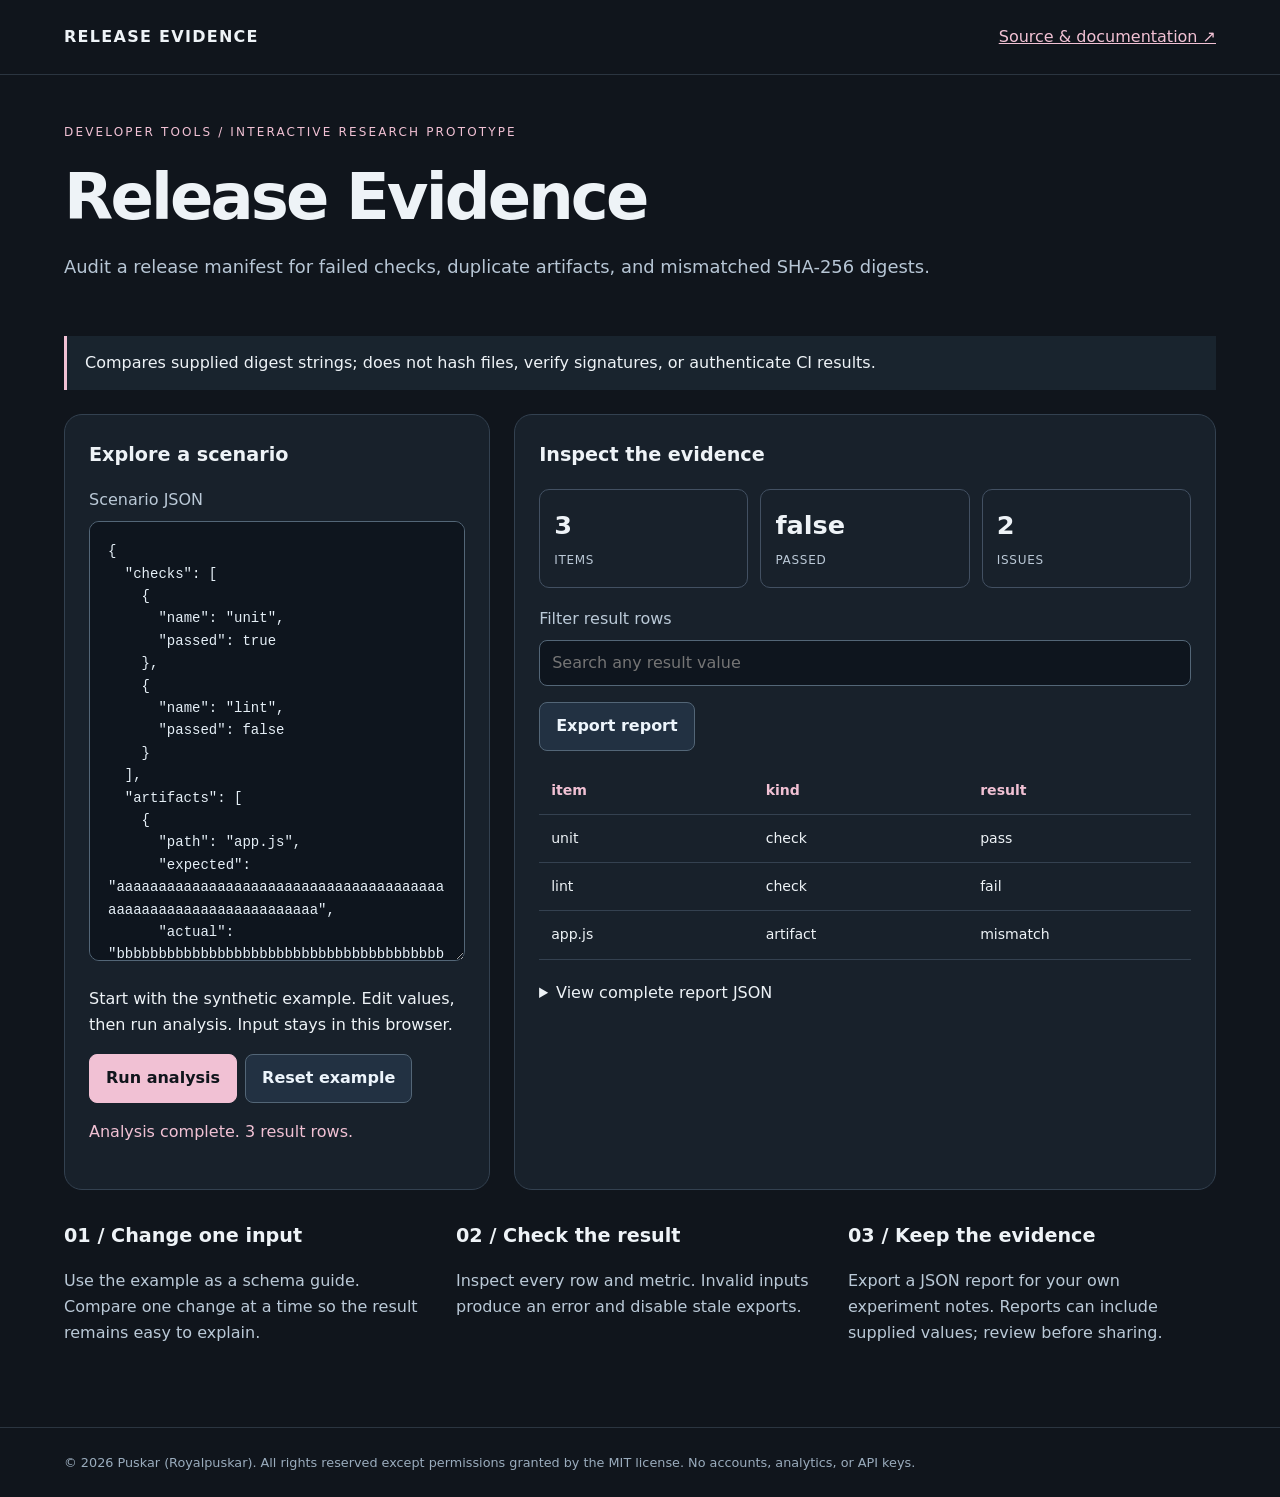
==== index.html @ 96d1c74f "Publish tested domain engine, browser workbench, documentation and CI" ====
<!doctype html><html lang="en"><head><meta charset="utf-8"><meta name="viewport" content="width=device-width, initial-scale=1"><meta name="description" content="Audit a release manifest for failed checks, duplicate artifacts, and mismatched SHA-256 digests."><meta http-equiv="Content-Security-Policy" content="default-src 'self'; script-src 'self'; style-src 'self' 'unsafe-inline'; connect-src 'none'; object-src 'none'; base-uri 'none'; form-action 'none'"><title>Release Evidence · Puskar</title><link rel="stylesheet" href="style.css"></head><body style="--accent:#f1c1d4"><header><div class="brand">RELEASE EVIDENCE</div><nav><a href="https://github.com/Royalpuskar/release-evidence">Source &amp; documentation ↗</a></nav></header><main><section class="hero"><div class="eyebrow">Developer tools / Interactive research prototype</div><h1>Release Evidence</h1><p>Audit a release manifest for failed checks, duplicate artifacts, and mismatched SHA-256 digests.</p></section><aside class="limit">Compares supplied digest strings; does not hash files, verify signatures, or authenticate CI results.</aside><div class="workspace"><section class="panel"><h2>Explore a scenario</h2><label for="input">Scenario JSON</label><textarea id="input" spellcheck="false" aria-describedby="input-help"></textarea><p id="input-help">Start with the synthetic example. Edit values, then run analysis. Input stays in this browser.</p><div class="actions"><button class="primary" id="run">Run analysis</button><button id="reset">Reset example</button></div><p id="status" role="status" aria-live="polite"></p></section><section class="panel"><h2>Inspect the evidence</h2><div id="metrics"></div><label for="filter">Filter result rows</label><input id="filter" type="search" placeholder="Search any result value"><div class="actions"><button id="export" disabled>Export report</button></div><div class="table-wrap"><table id="table"></table></div><details><summary>View complete report JSON</summary><pre id="raw"></pre></details></section></div><section class="guide"><div><h2>01 / Change one input</h2><p>Use the example as a schema guide. Compare one change at a time so the result remains easy to explain.</p></div><div><h2>02 / Check the result</h2><p>Inspect every row and metric. Invalid inputs produce an error and disable stale exports.</p></div><div><h2>03 / Keep the evidence</h2><p>Export a JSON report for your own experiment notes. Reports can include supplied values; review before sharing.</p></div></section></main><footer>© 2026 Puskar (Royalpuskar). All rights reserved except permissions granted by the MIT license. No accounts, analytics, or API keys.</footer><script type="module" src="app.mjs"></script></body></html>
---- style.css ----
*{box-sizing:border-box}html{color-scheme:dark}body{margin:0;background:#10151c;color:#eef3f7;font:16px/1.65 system-ui,sans-serif}a{color:var(--accent)}button,textarea,input{font:inherit}header,main,footer{max-width:1440px;margin:auto;padding:24px 5vw}header{display:flex;justify-content:space-between;gap:20px;border-bottom:1px solid #2b3540}.brand{font-weight:750;letter-spacing:.08em}.eyebrow{text-transform:uppercase;letter-spacing:.18em;color:var(--accent);font-size:.75rem}h1{font-size:clamp(2.6rem,5vw,5.5rem);line-height:1.02;letter-spacing:-.045em;margin:22px 0}h2{font-size:1.2rem;margin-top:0}.hero{max-width:940px;padding:24px 0 36px}.hero p{font-size:1.12rem;color:#b7c6d5}.limit{padding:14px 18px;border-left:3px solid var(--accent);background:#19242e;margin-bottom:24px}.workspace{display:grid;grid-template-columns:minmax(290px,.85fr) minmax(0,1.4fr);gap:24px}.panel{background:#18212b;border:1px solid #334150;border-radius:18px;padding:24px;min-width:0}label{display:block;color:#bac9d7;margin-bottom:8px}textarea{width:100%;height:440px;resize:vertical;tab-size:2;background:#0e151e;color:#e5eff7;border:1px solid #536677;border-radius:10px;padding:18px;font:14px/1.6 ui-monospace,monospace}button{cursor:pointer;border:1px solid #536677;border-radius:8px;padding:10px 16px;background:#223142;color:#edf5fc;font-weight:650}button.primary{background:var(--accent);color:#10151c;border-color:var(--accent)}button:disabled{opacity:.45;cursor:not-allowed}button:hover:not(:disabled){filter:brightness(1.14)}button:focus-visible,a:focus-visible,textarea:focus-visible,input:focus-visible{outline:3px solid var(--accent);outline-offset:3px}.actions{display:flex;flex-wrap:wrap;gap:8px;margin:16px 0}#status{min-height:30px;color:var(--accent)}#metrics{display:grid;grid-template-columns:repeat(auto-fit,minmax(110px,1fr));gap:12px;margin:18px 0}.metric{padding:14px;border:1px solid #425062;border-radius:10px}.metric strong{display:block;font-size:1.6rem}.metric span{font-size:.75rem;text-transform:uppercase;letter-spacing:.06em;color:#bbc9d7}.table-wrap{overflow:auto;max-height:570px}table{border-collapse:collapse;width:100%;font-size:.88rem}th,td{text-align:left;padding:12px;border-bottom:1px solid #344150;vertical-align:top;white-space:pre-wrap;overflow-wrap:anywhere;min-width:90px}th{color:var(--accent);position:sticky;top:0;background:#18212b}input{width:100%;padding:9px 12px;background:#0e151e;color:#edf5fc;border:1px solid #536677;border-radius:8px}.guide{margin-top:30px;display:grid;grid-template-columns:repeat(3,1fr);gap:24px;color:#bac9d7}.guide h2{color:#eef3f7}footer{border-top:1px solid #2b3540;color:#9aacbd;font-size:.8rem;margin-top:40px}details{margin-top:20px}summary{cursor:pointer}pre{white-space:pre-wrap;overflow-wrap:anywhere;font-size:.8rem} @media(max-width:850px){.workspace,.guide{grid-template-columns:1fr}header{flex-wrap:wrap}textarea{height:320px}h1{font-size:3rem}}@media(min-width:2400px){header,main,footer{max-width:2000px}body{font-size:21px}textarea{font-size:18px;height:580px}}@media(prefers-reduced-motion:reduce){*{scroll-behavior:auto}}
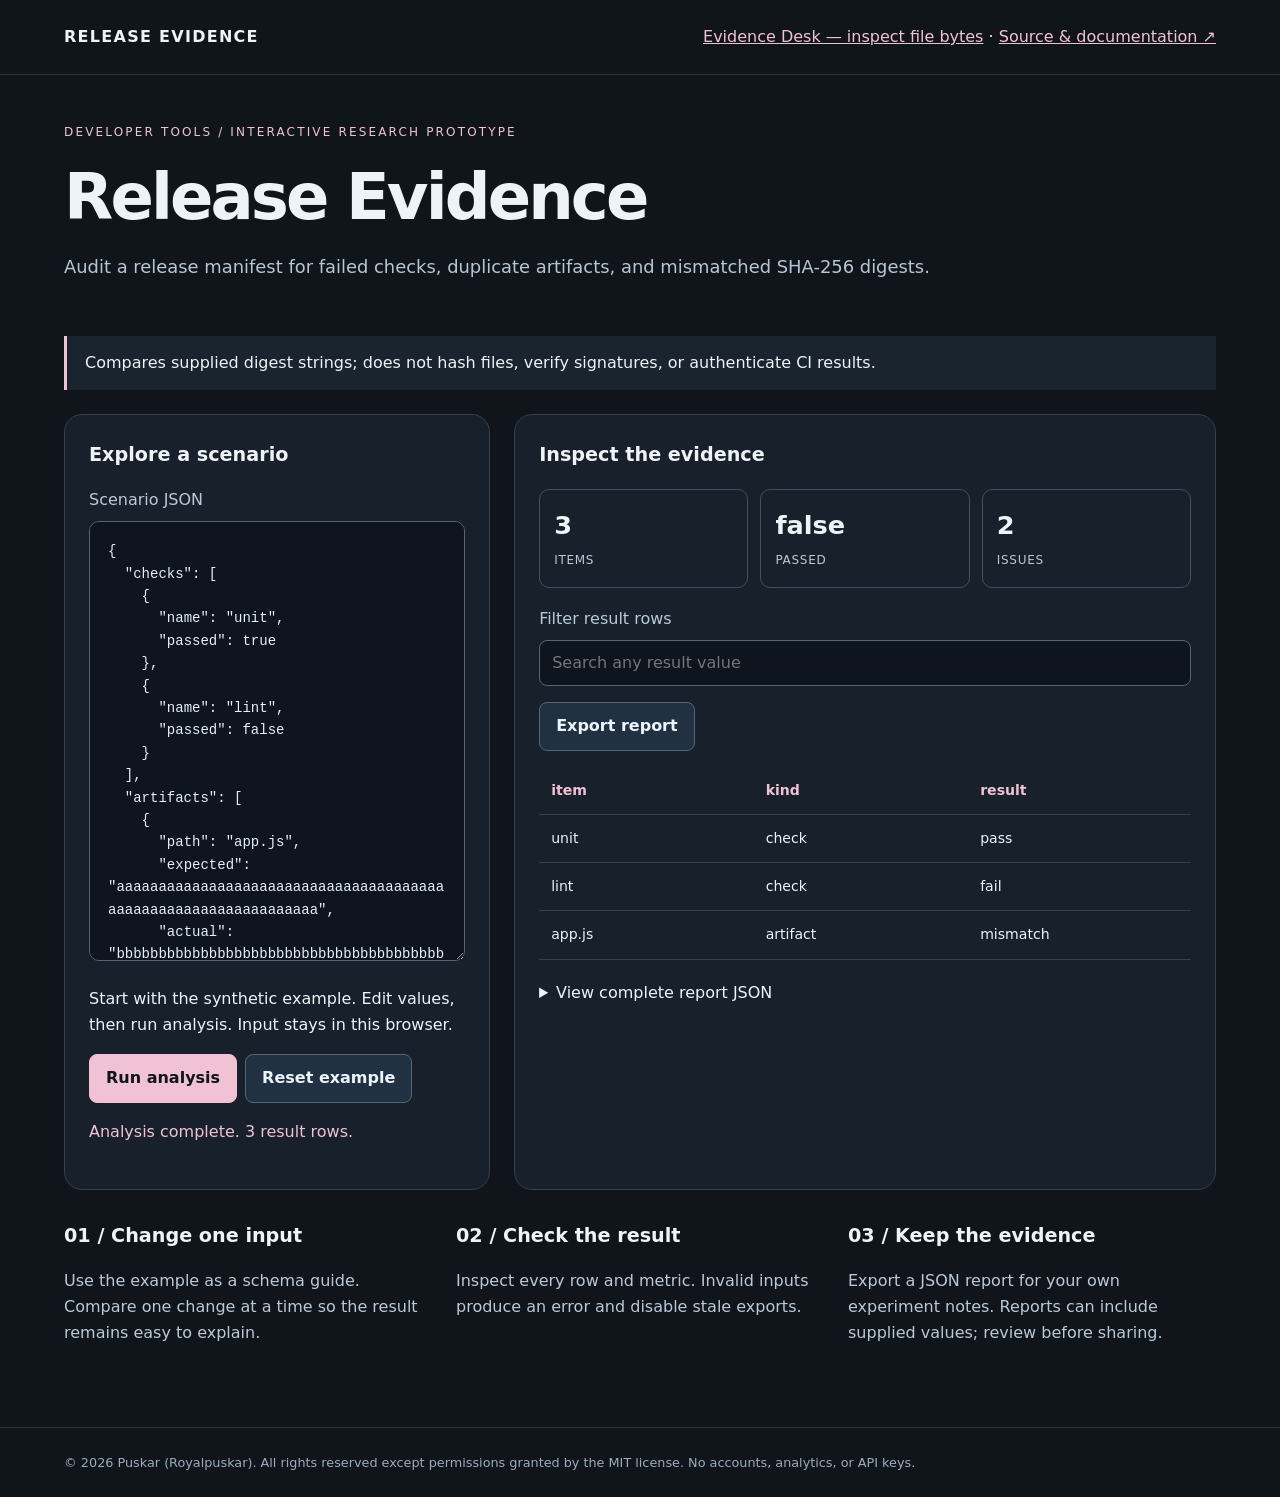
==== commit fb44ff67: "Assemble isolated release candidate from reviewed hackathon components" ====
--- a/index.html
+++ b/index.html
@@ -1 +1 @@
-<!doctype html><html lang="en"><head><meta charset="utf-8"><meta name="viewport" content="width=device-width, initial-scale=1"><meta name="description" content="Audit a release manifest for failed checks, duplicate artifacts, and mismatched SHA-256 digests."><meta http-equiv="Content-Security-Policy" content="default-src 'self'; script-src 'self'; style-src 'self' 'unsafe-inline'; connect-src 'none'; object-src 'none'; base-uri 'none'; form-action 'none'"><title>Release Evidence · Puskar</title><link rel="stylesheet" href="style.css"></head><body style="--accent:#f1c1d4"><header><div class="brand">RELEASE EVIDENCE</div><nav><a href="https://github.com/Royalpuskar/release-evidence">Source &amp; documentation ↗</a></nav></header><main><section class="hero"><div class="eyebrow">Developer tools / Interactive research prototype</div><h1>Release Evidence</h1><p>Audit a release manifest for failed checks, duplicate artifacts, and mismatched SHA-256 digests.</p></section><aside class="limit">Compares supplied digest strings; does not hash files, verify signatures, or authenticate CI results.</aside><div class="workspace"><section class="panel"><h2>Explore a scenario</h2><label for="input">Scenario JSON</label><textarea id="input" spellcheck="false" aria-describedby="input-help"></textarea><p id="input-help">Start with the synthetic example. Edit values, then run analysis. Input stays in this browser.</p><div class="actions"><button class="primary" id="run">Run analysis</button><button id="reset">Reset example</button></div><p id="status" role="status" aria-live="polite"></p></section><section class="panel"><h2>Inspect the evidence</h2><div id="metrics"></div><label for="filter">Filter result rows</label><input id="filter" type="search" placeholder="Search any result value"><div class="actions"><button id="export" disabled>Export report</button></div><div class="table-wrap"><table id="table"></table></div><details><summary>View complete report JSON</summary><pre id="raw"></pre></details></section></div><section class="guide"><div><h2>01 / Change one input</h2><p>Use the example as a schema guide. Compare one change at a time so the result remains easy to explain.</p></div><div><h2>02 / Check the result</h2><p>Inspect every row and metric. Invalid inputs produce an error and disable stale exports.</p></div><div><h2>03 / Keep the evidence</h2><p>Export a JSON report for your own experiment notes. Reports can include supplied values; review before sharing.</p></div></section></main><footer>© 2026 Puskar (Royalpuskar). All rights reserved except permissions granted by the MIT license. No accounts, analytics, or API keys.</footer><script type="module" src="app.mjs"></script></body></html>+<!doctype html><html lang="en"><head><meta charset="utf-8"><meta name="viewport" content="width=device-width, initial-scale=1"><meta name="description" content="Audit a release manifest for failed checks, duplicate artifacts, and mismatched SHA-256 digests."><meta http-equiv="Content-Security-Policy" content="default-src 'self'; script-src 'self'; style-src 'self' 'unsafe-inline'; connect-src 'none'; object-src 'none'; base-uri 'none'; form-action 'none'"><title>Release Evidence · Puskar</title><link rel="stylesheet" href="style.css"></head><body style="--accent:#f1c1d4"><header><div class="brand">RELEASE EVIDENCE</div><nav><a href="investigate.html">Evidence Desk — inspect file bytes</a> · <a href="https://github.com/Royalpuskar/release-evidence">Source &amp; documentation ↗</a></nav></header><main><section class="hero"><div class="eyebrow">Developer tools / Interactive research prototype</div><h1>Release Evidence</h1><p>Audit a release manifest for failed checks, duplicate artifacts, and mismatched SHA-256 digests.</p></section><aside class="limit">Compares supplied digest strings; does not hash files, verify signatures, or authenticate CI results.</aside><div class="workspace"><section class="panel"><h2>Explore a scenario</h2><label for="input">Scenario JSON</label><textarea id="input" spellcheck="false" aria-describedby="input-help"></textarea><p id="input-help">Start with the synthetic example. Edit values, then run analysis. Input stays in this browser.</p><div class="actions"><button class="primary" id="run">Run analysis</button><button id="reset">Reset example</button></div><p id="status" role="status" aria-live="polite"></p></section><section class="panel"><h2>Inspect the evidence</h2><div id="metrics"></div><label for="filter">Filter result rows</label><input id="filter" type="search" placeholder="Search any result value"><div class="actions"><button id="export" disabled>Export report</button></div><div class="table-wrap"><table id="table"></table></div><details><summary>View complete report JSON</summary><pre id="raw"></pre></details></section></div><section class="guide"><div><h2>01 / Change one input</h2><p>Use the example as a schema guide. Compare one change at a time so the result remains easy to explain.</p></div><div><h2>02 / Check the result</h2><p>Inspect every row and metric. Invalid inputs produce an error and disable stale exports.</p></div><div><h2>03 / Keep the evidence</h2><p>Export a JSON report for your own experiment notes. Reports can include supplied values; review before sharing.</p></div></section></main><footer>© 2026 Puskar (Royalpuskar). All rights reserved except permissions granted by the MIT license. No accounts, analytics, or API keys.</footer><script type="module" src="app.mjs"></script></body></html>
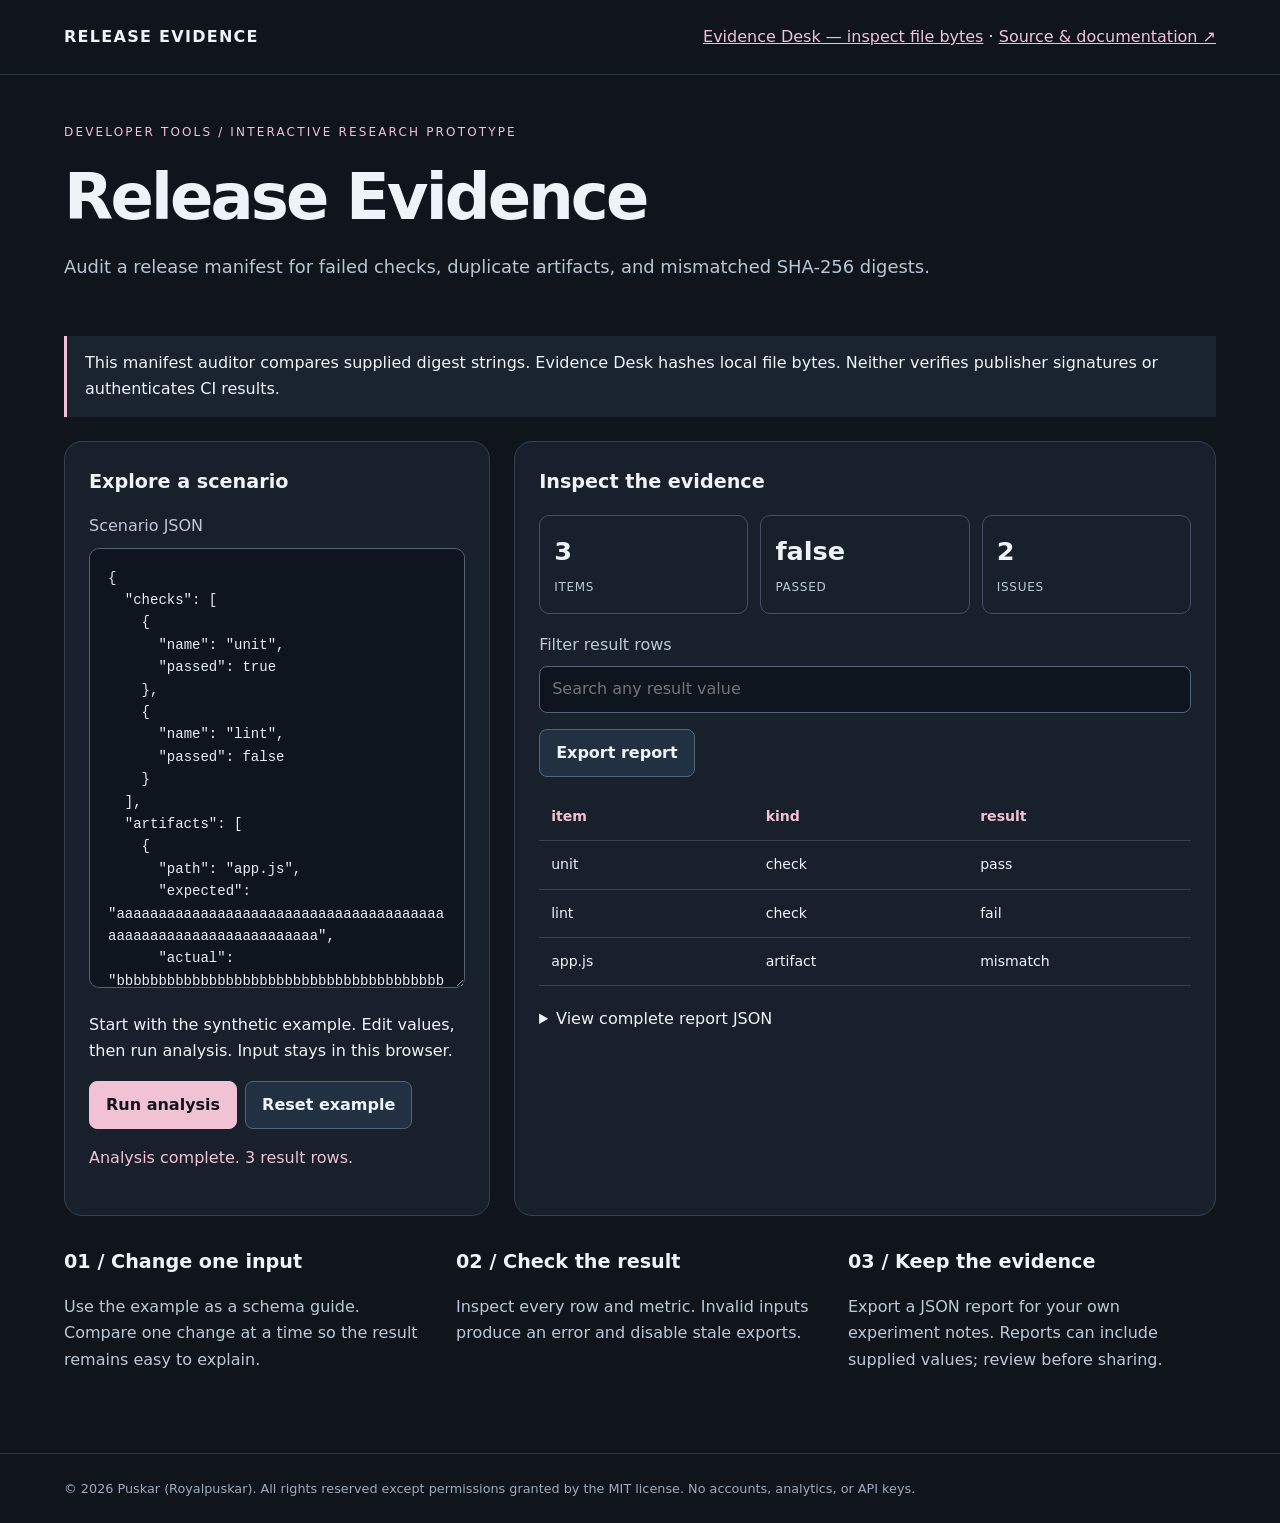
==== commit cbb4fbc7: "Align manifest limitations and revision-scoped CI evidence" ====
--- a/index.html
+++ b/index.html
@@ -1 +1 @@
-<!doctype html><html lang="en"><head><meta charset="utf-8"><meta name="viewport" content="width=device-width, initial-scale=1"><meta name="description" content="Audit a release manifest for failed checks, duplicate artifacts, and mismatched SHA-256 digests."><meta http-equiv="Content-Security-Policy" content="default-src 'self'; script-src 'self'; style-src 'self' 'unsafe-inline'; connect-src 'none'; object-src 'none'; base-uri 'none'; form-action 'none'"><title>Release Evidence · Puskar</title><link rel="stylesheet" href="style.css"></head><body style="--accent:#f1c1d4"><header><div class="brand">RELEASE EVIDENCE</div><nav><a href="investigate.html">Evidence Desk — inspect file bytes</a> · <a href="https://github.com/Royalpuskar/release-evidence">Source &amp; documentation ↗</a></nav></header><main><section class="hero"><div class="eyebrow">Developer tools / Interactive research prototype</div><h1>Release Evidence</h1><p>Audit a release manifest for failed checks, duplicate artifacts, and mismatched SHA-256 digests.</p></section><aside class="limit">Compares supplied digest strings; does not hash files, verify signatures, or authenticate CI results.</aside><div class="workspace"><section class="panel"><h2>Explore a scenario</h2><label for="input">Scenario JSON</label><textarea id="input" spellcheck="false" aria-describedby="input-help"></textarea><p id="input-help">Start with the synthetic example. Edit values, then run analysis. Input stays in this browser.</p><div class="actions"><button class="primary" id="run">Run analysis</button><button id="reset">Reset example</button></div><p id="status" role="status" aria-live="polite"></p></section><section class="panel"><h2>Inspect the evidence</h2><div id="metrics"></div><label for="filter">Filter result rows</label><input id="filter" type="search" placeholder="Search any result value"><div class="actions"><button id="export" disabled>Export report</button></div><div class="table-wrap"><table id="table"></table></div><details><summary>View complete report JSON</summary><pre id="raw"></pre></details></section></div><section class="guide"><div><h2>01 / Change one input</h2><p>Use the example as a schema guide. Compare one change at a time so the result remains easy to explain.</p></div><div><h2>02 / Check the result</h2><p>Inspect every row and metric. Invalid inputs produce an error and disable stale exports.</p></div><div><h2>03 / Keep the evidence</h2><p>Export a JSON report for your own experiment notes. Reports can include supplied values; review before sharing.</p></div></section></main><footer>© 2026 Puskar (Royalpuskar). All rights reserved except permissions granted by the MIT license. No accounts, analytics, or API keys.</footer><script type="module" src="app.mjs"></script></body></html>+<!doctype html><html lang="en"><head><meta charset="utf-8"><meta name="viewport" content="width=device-width, initial-scale=1"><meta name="description" content="Audit a release manifest for failed checks, duplicate artifacts, and mismatched SHA-256 digests."><meta http-equiv="Content-Security-Policy" content="default-src 'self'; script-src 'self'; style-src 'self' 'unsafe-inline'; connect-src 'none'; object-src 'none'; base-uri 'none'; form-action 'none'"><title>Release Evidence · Puskar</title><link rel="stylesheet" href="style.css"></head><body style="--accent:#f1c1d4"><header><div class="brand">RELEASE EVIDENCE</div><nav><a href="investigate.html">Evidence Desk — inspect file bytes</a> · <a href="https://github.com/Royalpuskar/release-evidence">Source &amp; documentation ↗</a></nav></header><main><section class="hero"><div class="eyebrow">Developer tools / Interactive research prototype</div><h1>Release Evidence</h1><p>Audit a release manifest for failed checks, duplicate artifacts, and mismatched SHA-256 digests.</p></section><aside class="limit">This manifest auditor compares supplied digest strings. Evidence Desk hashes local file bytes. Neither verifies publisher signatures or authenticates CI results.</aside><div class="workspace"><section class="panel"><h2>Explore a scenario</h2><label for="input">Scenario JSON</label><textarea id="input" spellcheck="false" aria-describedby="input-help"></textarea><p id="input-help">Start with the synthetic example. Edit values, then run analysis. Input stays in this browser.</p><div class="actions"><button class="primary" id="run">Run analysis</button><button id="reset">Reset example</button></div><p id="status" role="status" aria-live="polite"></p></section><section class="panel"><h2>Inspect the evidence</h2><div id="metrics"></div><label for="filter">Filter result rows</label><input id="filter" type="search" placeholder="Search any result value"><div class="actions"><button id="export" disabled>Export report</button></div><div class="table-wrap"><table id="table"></table></div><details><summary>View complete report JSON</summary><pre id="raw"></pre></details></section></div><section class="guide"><div><h2>01 / Change one input</h2><p>Use the example as a schema guide. Compare one change at a time so the result remains easy to explain.</p></div><div><h2>02 / Check the result</h2><p>Inspect every row and metric. Invalid inputs produce an error and disable stale exports.</p></div><div><h2>03 / Keep the evidence</h2><p>Export a JSON report for your own experiment notes. Reports can include supplied values; review before sharing.</p></div></section></main><footer>© 2026 Puskar (Royalpuskar). All rights reserved except permissions granted by the MIT license. No accounts, analytics, or API keys.</footer><script type="module" src="app.mjs"></script></body></html>
